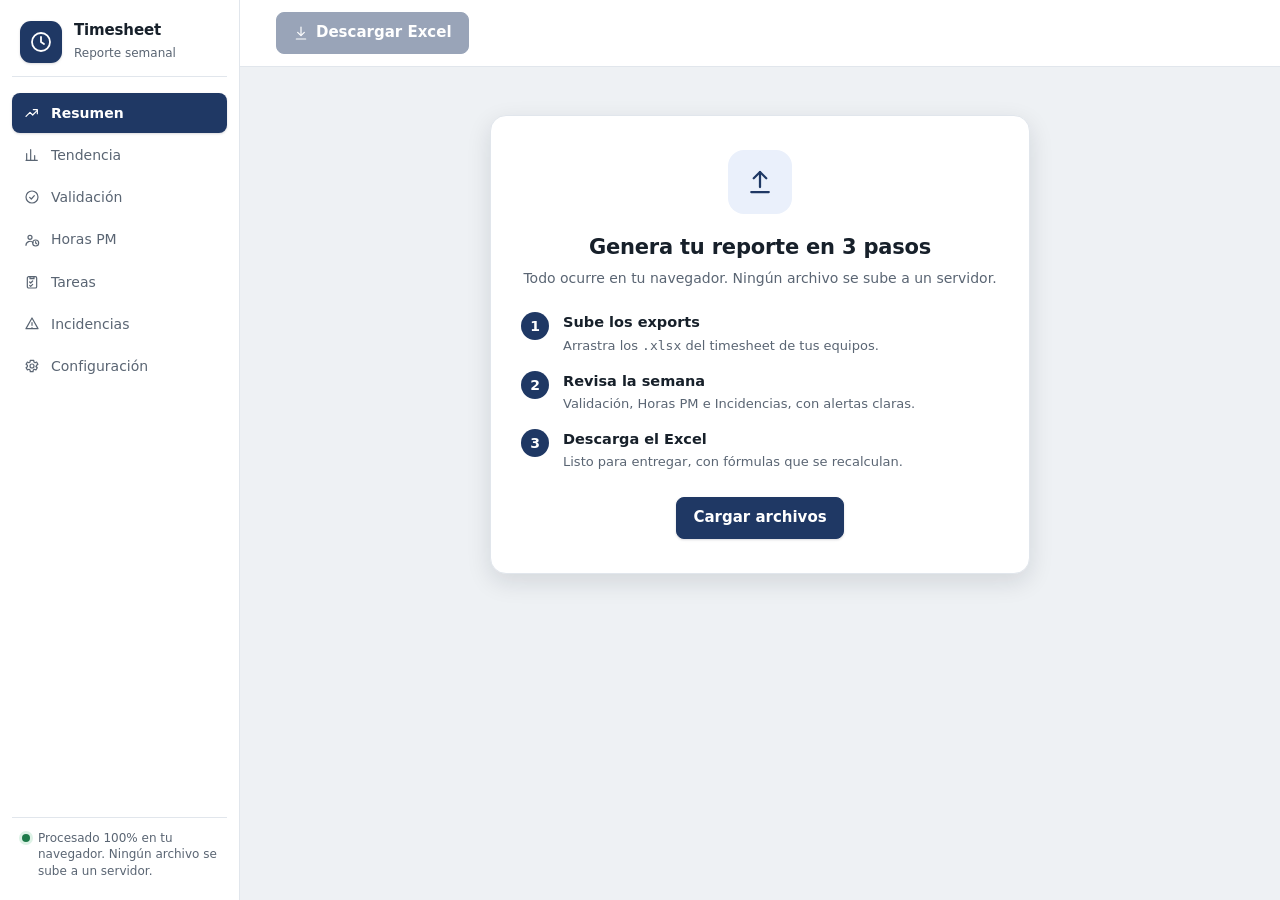
==== app/index.html @ 903b5ddf "Servidor dev: keep-alive HTTP/1.1 + tolera desconexiones (evita ERR_CONNECTION_RESET al refrescar) +" ====
<!doctype html>
<html lang="es">
  <head>
    <meta charset="utf-8" />
    <meta name="viewport" content="width=device-width, initial-scale=1, viewport-fit=cover" />
    <title>Reporte semanal de horas</title>
    <link rel="icon" href="data:image/svg+xml,%3Csvg xmlns='http://www.w3.org/2000/svg' viewBox='0 0 24 24'%3E%3Crect width='24' height='24' rx='5' fill='%232e6f9e'/%3E%3Cpath d='M12 7v5l3 2' stroke='%23fff' stroke-width='2' fill='none' stroke-linecap='round' stroke-linejoin='round'/%3E%3C/svg%3E" />
    <link rel="stylesheet" href="./src/styles.css" />
    <script src="./vendor/xlsx.full.min.js"></script>
    <script src="./vendor/exceljs.min.js"></script>
  </head>
  <body>
    <div class="app">
      <aside class="sidebar">
        <div class="brand">
          <div class="logo" id="logo"><svg class="ic" width="24" height="24" viewBox="0 0 24 24" fill="none" stroke="currentColor" stroke-width="1.8" stroke-linecap="round" stroke-linejoin="round" aria-hidden="true"><circle cx="12" cy="12" r="9"/><path d="M12 7v5l3 2"/></svg></div>
          <div class="brand-text">
            <strong>Timesheet</strong>
            <span>Reporte semanal</span>
          </div>
        </div>

        <nav class="nav" id="nav" role="tablist" aria-label="Secciones">
          <button class="navitem" role="tab" data-tab="resumen" aria-current="page"><svg class="ic" width="16" height="16" viewBox="0 0 24 24" fill="none" stroke="currentColor" stroke-width="1.8" stroke-linecap="round" stroke-linejoin="round" aria-hidden="true"><path d="M3 17l6-6 4 4 7-7"/><path d="M14 7h6v6"/></svg>Resumen</button>
          <button class="navitem" role="tab" data-tab="tendencia"><svg class="ic" width="16" height="16" viewBox="0 0 24 24" fill="none" stroke="currentColor" stroke-width="1.8" stroke-linecap="round" stroke-linejoin="round" aria-hidden="true"><path d="M4 20V10"/><path d="M10 20V4"/><path d="M16 20v-7"/><path d="M20 20H3"/></svg>Tendencia</button>
          <button class="navitem" role="tab" data-tab="validacion"><svg class="ic" width="16" height="16" viewBox="0 0 24 24" fill="none" stroke="currentColor" stroke-width="1.8" stroke-linecap="round" stroke-linejoin="round" aria-hidden="true"><circle cx="12" cy="12" r="9"/><path d="M8.5 12.5l2.5 2.5 4.5-5"/></svg>Validación</button>
          <button class="navitem" role="tab" data-tab="pm"><svg class="ic" width="16" height="16" viewBox="0 0 24 24" fill="none" stroke="currentColor" stroke-width="1.8" stroke-linecap="round" stroke-linejoin="round" aria-hidden="true"><circle cx="9" cy="8" r="3"/><path d="M3 20a6 6 0 0 1 10.5-4"/><circle cx="17.5" cy="16.5" r="4.5"/><path d="M17.5 14.5v2l1.4 1"/></svg>Horas PM</button>
          <button class="navitem" role="tab" data-tab="tareas"><svg class="ic" width="16" height="16" viewBox="0 0 24 24" fill="none" stroke="currentColor" stroke-width="1.8" stroke-linecap="round" stroke-linejoin="round" aria-hidden="true"><rect x="5" y="4" width="14" height="17" rx="2"/><path d="M9 4h6v3H9z"/><path d="M8.5 12l1.5 1.5 3-3"/><path d="M8.5 17l1.5 1.5 3-3"/></svg>Tareas</button>
          <button class="navitem" role="tab" data-tab="incidencias"><svg class="ic" width="16" height="16" viewBox="0 0 24 24" fill="none" stroke="currentColor" stroke-width="1.8" stroke-linecap="round" stroke-linejoin="round" aria-hidden="true"><path d="M12 3l9 16H3z"/><path d="M12 10v4"/><path d="M12 17.5v.5"/></svg>Incidencias</button>
          <button class="navitem" role="tab" data-tab="config"><svg class="ic" width="16" height="16" viewBox="0 0 24 24" fill="none" stroke="currentColor" stroke-width="1.8" stroke-linecap="round" stroke-linejoin="round" aria-hidden="true"><circle cx="12" cy="12" r="3"/><path d="M19 12a7 7 0 0 0-.1-1l2-1.5-2-3.4-2.3 1a7 7 0 0 0-1.7-1l-.3-2.5H9.4l-.3 2.5a7 7 0 0 0-1.7 1l-2.3-1-2 3.4 2 1.5a7 7 0 0 0 0 2l-2 1.5 2 3.4 2.3-1a7 7 0 0 0 1.7 1l.3 2.5h4.2l.3-2.5a7 7 0 0 0 1.7-1l2.3 1 2-3.4-2-1.5a7 7 0 0 0 .1-1z"/></svg>Configuración</button>
        </nav>

        <div class="sidefoot">
          <span class="dot"></span>
          <span>Procesado 100% en tu navegador. Ningún archivo se sube a un servidor.</span>
        </div>
      </aside>

      <div class="main">
        <header class="topbar">
          <div class="topbar-left hidden">
            <label class="f">Semana
              <select id="week"></select>
            </label>
            <label class="f">Desde
              <input id="from" type="date" />
            </label>
            <label class="f">Hasta
              <input id="to" type="date" />
            </label>
            <label class="toggle" style="align-self: flex-end; padding-bottom: 6px">
              <input id="dedupe" type="checkbox" /> Ignorar duplicados
            </label>
          </div>
          <div class="topbar-right">
            <span id="status" class="saveState"></span>
            <button id="btnDownload" class="primary" disabled><svg class="ic" width="16" height="16" viewBox="0 0 24 24" fill="none" stroke="currentColor" stroke-width="1.8" stroke-linecap="round" stroke-linejoin="round" aria-hidden="true"><path d="M12 3v12"/><path d="M7 11l5 5 5-5"/><path d="M5 21h14"/></svg>Descargar Excel</button>
          </div>
        </header>

        <main class="content">
          <section class="panel hidden" id="uploadPanel">
            <div id="drop" class="drop" tabindex="0" role="button" aria-label="Cargar archivos">
              <span id="dropIcon"><svg class="ic" width="26" height="26" viewBox="0 0 24 24" fill="none" stroke="currentColor" stroke-width="1.8" stroke-linecap="round" stroke-linejoin="round" aria-hidden="true"><path d="M12 16V4"/><path d="M7 9l5-5 5 5"/><path d="M5 20h14"/></svg></span>
              <div><strong>Arrastra aquí</strong> los <code>.xlsx</code> / <code>.xlsm</code>, o haz clic para elegirlos.</div>
              <input id="file" type="file" accept=".xlsx,.xlsm" multiple class="hidden" />
            </div>
            <ul id="files" class="files"></ul>
          </section>

          <div id="report" class="hidden">
            <section class="panel panel-flush">
              <div id="panel"></div>
            </section>
          </div>

          <div id="empty" class="onboard">
            <div class="onboard-card">
              <div class="onboard-icon" id="onboardIcon"><svg class="ic" width="30" height="30" viewBox="0 0 24 24" fill="none" stroke="currentColor" stroke-width="1.8" stroke-linecap="round" stroke-linejoin="round" aria-hidden="true"><path d="M12 16V4"/><path d="M7 9l5-5 5 5"/><path d="M5 20h14"/></svg></div>
              <h2>Genera tu reporte en 3 pasos</h2>
              <p class="onboard-lead">Todo ocurre en tu navegador. Ningún archivo se sube a un servidor.</p>
              <ol class="steps">
                <li><span class="step-n">1</span><div><strong>Sube los exports</strong><p>Arrastra los <code>.xlsx</code> del timesheet de tus equipos.</p></div></li>
                <li><span class="step-n">2</span><div><strong>Revisa la semana</strong><p>Validación, Horas PM e Incidencias, con alertas claras.</p></div></li>
                <li><span class="step-n">3</span><div><strong>Descarga el Excel</strong><p>Listo para entregar, con fórmulas que se recalculan.</p></div></li>
              </ol>
              <button class="primary" id="onboardBtn">Cargar archivos</button>
            </div>
          </div>
        </main>
      </div>
    </div>

    <div id="toast" class="toast hidden" role="status" aria-live="polite"></div>

    <script type="module" src="./src/ui/app.js"></script>
  </body>
</html>
---- app/src/styles.css ----
:root {
  box-sizing: border-box;
  --bg: #eef1f4;
  --surface: #ffffff;
  --ink: #17202a;
  --muted: #5a6573;
  --line: #e1e6ec;
  --line-strong: #d0d7df;
  --accent: #1f3864;
  --accent-ink: #ffffff;
  --accent-soft: #eaf0fb;
  --ok: #1e7b4a;
  --ok-bg: #ddf2e6;
  --bad: #a8381f;
  --bad-bg: #fbe3dc;
  --pm: #e6f0e0;
  --wk: #f3f5f8;
  --zebra: #f8fafc;
  --input: #fff7da;
  --shadow: 0 1px 2px rgba(16, 24, 40, 0.06), 0 1px 3px rgba(16, 24, 40, 0.1);
  --shadow-lg: 0 8px 24px rgba(16, 24, 40, 0.12);
  --radius: 10px;
}
@media (prefers-color-scheme: dark) {
  :root:not([data-theme="light"]) {
    --bg: #0f141a;
    --surface: #1a2129;
    --ink: #e6eaee;
    --muted: #9aa5b1;
    --line: #2a333d;
    --line-strong: #3a4552;
    --accent: #8fb2e8;
    --accent-ink: #0e1620;
    --accent-soft: #1d2a3d;
    --ok: #6fd39c;
    --ok-bg: #173527;
    --bad: #f09a82;
    --bad-bg: #3d2019;
    --pm: #1f2e22;
    --wk: #1f2730;
    --zebra: #1e262f;
    --input: #2e2a1a;
    --shadow: 0 1px 2px rgba(0, 0, 0, 0.3);
    --shadow-lg: 0 8px 24px rgba(0, 0, 0, 0.5);
  }
}
*, *::before, *::after { box-sizing: inherit; }
body {
  margin: 0;
  background: var(--bg);
  color: var(--ink);
  font: 15px/1.45 "Segoe UI", system-ui, -apple-system, sans-serif;
  font-variant-numeric: tabular-nums;
}
.wrap { max-width: 1280px; margin: 0 auto; padding: 22px 20px 72px; }

.ic { flex: none; vertical-align: -3px; }

/* ===== Shell de dashboard ===== */
.app { display: grid; grid-template-columns: 240px 1fr; min-height: 100vh; }
.sidebar {
  background: var(--surface); border-right: 1px solid var(--line);
  display: flex; flex-direction: column; gap: 6px; padding: 16px 12px;
  position: sticky; top: 0; height: 100vh;
}
.sidebar .brand { padding: 4px 8px 12px; margin-bottom: 4px; border-bottom: 1px solid var(--line); }
.brand-text strong { display: block; font-size: 15px; font-weight: 700; letter-spacing: -0.01em; }
.brand-text span { font-size: 12px; color: var(--muted); }
.nav { display: flex; flex-direction: column; gap: 2px; margin-top: 6px; }
.navitem {
  justify-content: flex-start; width: 100%; border: 0; background: none; color: var(--muted);
  padding: 10px 12px; border-radius: 8px; gap: 11px; font-weight: 500; font-size: 14px;
}
.navitem:hover { background: var(--accent-soft); color: var(--ink); }
.navitem[aria-current="page"] { background: var(--accent); color: var(--accent-ink); font-weight: 600; box-shadow: var(--shadow); }
.navitem[aria-current="page"] .ic { color: var(--accent-ink); }
.sidefoot {
  margin-top: auto; font-size: 12px; color: var(--muted); padding: 12px 10px 4px;
  border-top: 1px solid var(--line); display: flex; gap: 8px; align-items: flex-start; line-height: 1.4;
}
.sidefoot .dot { width: 8px; height: 8px; border-radius: 50%; background: var(--ok); flex: none; margin-top: 4px; box-shadow: 0 0 0 3px var(--ok-bg); }

.main { display: flex; flex-direction: column; min-width: 0; }
.topbar {
  position: sticky; top: 0; z-index: 6; background: var(--surface); border-bottom: 1px solid var(--line);
  padding: 12px 22px; display: flex; flex-wrap: wrap; gap: 12px 18px; align-items: flex-end; justify-content: space-between;
}
.topbar-left, .topbar-right { display: flex; gap: 10px 14px; align-items: flex-end; flex-wrap: wrap; }
.topbar-right { align-items: center; }
.content { padding: 20px 22px 64px; width: 100%; }
.panel-flush { padding: 0; overflow: hidden; }
.panel-flush > div { padding: 14px 16px; }

@media (max-width: 900px) {
  .app { grid-template-columns: 1fr; }
  .sidebar { position: static; height: auto; flex-direction: row; flex-wrap: wrap; align-items: center; gap: 8px; }
  .sidebar .brand { border-bottom: 0; padding: 4px 8px; margin: 0; }
  .nav { flex-direction: row; flex-wrap: wrap; margin: 0; }
  .sidefoot { display: none; }
  .topbar { position: static; }
}

header.top {
  display: flex; flex-wrap: wrap; gap: 14px 24px;
  align-items: center; justify-content: space-between; margin-bottom: 18px;
}
.brand { display: flex; align-items: center; gap: 12px; }
.brand .logo {
  width: 42px; height: 42px; border-radius: 11px; display: grid; place-items: center;
  background: var(--accent); color: var(--accent-ink); box-shadow: var(--shadow);
}
h1 { font-size: 22px; line-height: 1.1; margin: 0; font-weight: 700; letter-spacing: -0.01em; }
.sub { color: var(--muted); font-size: 13.5px; margin-top: 2px; }
.actions { display: flex; gap: 8px; }

.panel {
  background: var(--surface); border: 1px solid var(--line); border-radius: var(--radius);
  padding: 16px; margin-bottom: 14px; box-shadow: var(--shadow);
}
.row { display: flex; flex-wrap: wrap; gap: 10px 16px; align-items: center; }
.grow { flex: 1 1 auto; }

.drop {
  border: 1.5px dashed var(--line-strong); border-radius: var(--radius); padding: 26px;
  text-align: center; cursor: pointer; color: var(--muted);
  transition: border-color 0.15s, color 0.15s, background 0.15s, padding 0.15s;
  display: flex; flex-direction: column; align-items: center; gap: 8px;
}
.drop .ic { color: var(--accent); }
.drop.over { border-color: var(--accent); color: var(--ink); background: var(--accent-soft); }
.drop strong { color: var(--ink); }
.drop.compact { padding: 12px 16px; flex-direction: row; justify-content: center; font-size: 13.5px; gap: 8px; }
.drop.compact .ic { width: 16px; height: 16px; }
.files { list-style: none; margin: 12px 0 0; padding: 0; display: flex; flex-wrap: wrap; gap: 8px; }
.files li {
  background: var(--wk); border: 1px solid var(--line); border-radius: 999px;
  padding: 5px 8px 5px 12px; font-size: 13px; display: flex; gap: 8px; align-items: center;
}

button {
  font: inherit; cursor: pointer; border-radius: 8px; border: 1px solid var(--line-strong);
  background: var(--surface); color: var(--ink); padding: 7px 13px;
  display: inline-flex; align-items: center; gap: 7px; transition: background 0.12s, border-color 0.12s, box-shadow 0.12s;
}
button:hover { border-color: var(--accent); background: var(--accent-soft); }
button.primary {
  background: var(--accent); color: var(--accent-ink); border-color: var(--accent);
  font-weight: 600; padding: 9px 16px; box-shadow: var(--shadow);
}
button.primary:hover { filter: brightness(1.08); background: var(--accent); }
button.primary:disabled, button:disabled { opacity: 0.45; cursor: not-allowed; box-shadow: none; }
button.primary:disabled:hover { filter: none; }
button.x { border: 0; background: none; padding: 2px; color: var(--muted); border-radius: 6px; }
button.x:hover { background: var(--bad-bg); color: var(--bad); }
button:focus-visible, select:focus-visible, input:focus-visible, textarea:focus-visible {
  outline: 2px solid var(--accent); outline-offset: 1px;
}
select, input, textarea {
  font: inherit; color: var(--ink); background: var(--surface);
  border: 1px solid var(--line-strong); border-radius: 8px; padding: 7px 10px;
}
label.f { font-size: 12.5px; color: var(--muted); display: flex; flex-direction: column; gap: 4px; font-weight: 600; }

.stats { display: grid; grid-template-columns: repeat(auto-fit, minmax(160px, 1fr)); gap: 10px; margin-bottom: 14px; }
.stat {
  background: var(--surface); border: 1px solid var(--line); border-radius: var(--radius);
  padding: 12px 14px; box-shadow: var(--shadow); display: flex; align-items: center; gap: 12px;
}
.stat .si {
  width: 38px; height: 38px; border-radius: 10px; display: grid; place-items: center;
  background: var(--accent-soft); color: var(--accent); flex: none;
}
.stat b { display: block; font-size: 21px; line-height: 1.05; }
.stat span { font-size: 12.5px; color: var(--muted); }
.stat.bad .si { background: var(--bad-bg); color: var(--bad); }
.stat.bad b { color: var(--bad); }

nav.tabs { display: flex; gap: 2px; border-bottom: 1px solid var(--line); overflow-x: auto; }
nav.tabs button {
  border: 0; border-bottom: 3px solid transparent; border-radius: 0; background: none;
  padding: 11px 15px; color: var(--muted); white-space: nowrap; font-weight: 500;
}
nav.tabs button:hover { background: var(--accent-soft); color: var(--ink); }
nav.tabs button[aria-selected="true"] { color: var(--accent); border-bottom-color: var(--accent); font-weight: 700; }
.tabpanel {
  background: var(--surface); border: 1px solid var(--line); border-top: 0;
  border-radius: 0 0 var(--radius) var(--radius); padding: 14px 16px 16px; box-shadow: var(--shadow);
}

.toolbar { display: flex; flex-wrap: wrap; gap: 10px 14px; align-items: center; margin-bottom: 12px; }
.searchbox { position: relative; display: flex; align-items: center; }
.searchbox .ic { position: absolute; left: 10px; color: var(--muted); width: 16px; height: 16px; }
.searchbox input { padding-left: 32px; min-width: 220px; }
.toggle { display: inline-flex; align-items: center; gap: 7px; font-size: 13.5px; color: var(--ink); cursor: pointer; }
.count { font-size: 13px; color: var(--muted); margin-left: auto; }
tr.ovr-row td { background: var(--input) !important; }
select.ovr { min-width: 78px; padding: 4px 8px; }

.scroll { overflow-x: auto; border-radius: 8px; }
table { border-collapse: collapse; width: 100%; font-size: 13.5px; }
th, td { padding: 7px 10px; text-align: left; vertical-align: middle; border-bottom: 1px solid var(--line); }
th {
  font-weight: 600; color: var(--muted); font-size: 12px; text-transform: uppercase; letter-spacing: 0.03em;
  background: var(--surface); position: sticky; top: 0; z-index: 1; border-bottom: 2px solid var(--line-strong);
}
tbody tr:nth-child(even) td { background: var(--zebra); }
tbody tr:hover td { background: var(--accent-soft); }
table.sortable thead th { cursor: pointer; user-select: none; }
table.sortable thead th:hover { color: var(--accent); }
th.sort-asc::after { content: " ↑"; color: var(--accent); font-weight: 700; }
th.sort-desc::after { content: " ↓"; color: var(--accent); font-weight: 700; }
td.n, th.n { text-align: right; font-variant-numeric: tabular-nums; }
tr.grp td {
  background: var(--accent-soft) !important; font-weight: 700; color: var(--accent);
  text-transform: uppercase; letter-spacing: 0.04em; font-size: 12px; padding: 8px 10px;
}
td.bad { background: var(--bad-bg) !important; color: var(--bad); font-weight: 700; }
td.wk { background: var(--wk) !important; color: var(--muted); }
.chip { display: inline-flex; align-items: center; gap: 5px; padding: 2px 9px; border-radius: 999px; font-size: 12.5px; font-weight: 600; white-space: nowrap; }
.chip.ok { background: var(--ok-bg); color: var(--ok); }
.chip.bad { background: var(--bad-bg); color: var(--bad); }
.chip.od { background: var(--wk); color: var(--muted); }
.daypills { display: flex; flex-wrap: wrap; gap: 4px; margin-top: 5px; }
.daypill { font-size: 11px; font-weight: 600; color: var(--bad); background: var(--bad-bg); border-radius: 6px; padding: 1px 6px; white-space: nowrap; cursor: default; }

.banner {
  display: flex; align-items: center; gap: 10px; background: var(--bad-bg); color: var(--ink);
  border-radius: var(--radius); padding: 11px 14px; margin-bottom: 12px; font-size: 14px; box-shadow: var(--shadow);
}
.banner .ic { color: var(--bad); }
.banner.ok { background: var(--ok-bg); }
.banner.ok .ic { color: var(--ok); }
.banner button { margin-left: auto; font-size: 13px; padding: 4px 10px; }
.miniadd { font-size: 12.5px; padding: 3px 9px; margin-left: 8px; }
.note { font-size: 13px; color: var(--muted); margin: 0 0 12px; max-width: 82ch; }
.empty { color: var(--muted); padding: 32px 8px; text-align: center; }

/* Pantalla inicial (onboarding) */
.onboard { display: flex; justify-content: center; padding: 28px 8px; }
.onboard-card { max-width: 540px; width: 100%; text-align: center; background: var(--surface); border: 1px solid var(--line); border-radius: 16px; padding: 34px 30px; box-shadow: var(--shadow-lg); }
.onboard-icon { width: 64px; height: 64px; margin: 0 auto 18px; border-radius: 16px; background: var(--accent-soft); color: var(--accent); display: grid; place-items: center; }
.onboard-card h2 { margin: 0 0 6px; font-size: 21px; letter-spacing: -0.01em; }
.onboard-lead { margin: 0 0 24px; color: var(--muted); font-size: 14px; }
.steps { list-style: none; margin: 0 0 26px; padding: 0; display: flex; flex-direction: column; gap: 16px; text-align: left; }
.steps li { display: flex; gap: 14px; align-items: flex-start; }
.step-n { flex: none; width: 28px; height: 28px; border-radius: 50%; background: var(--accent); color: var(--accent-ink); display: grid; place-items: center; font-weight: 700; font-size: 14px; }
.steps strong { display: block; font-size: 14.5px; }
.steps p { margin: 3px 0 0; color: var(--muted); font-size: 13px; line-height: 1.4; }

/* Encabezado de cada página/sección */
.pagehead { display: flex; justify-content: space-between; align-items: flex-start; gap: 16px; margin-bottom: 16px; flex-wrap: wrap; }
.pagetitle { font-size: 18px; font-weight: 700; margin: 0; letter-spacing: -0.01em; display: flex; align-items: center; gap: 9px; }
.pagetitle .ic { color: var(--accent); }
.pagesub { margin: 4px 0 0; font-size: 13px; color: var(--muted); }
.pagehead-right { display: flex; gap: 8px; align-items: center; flex-wrap: wrap; }

.sumchips { display: flex; gap: 8px; flex-wrap: wrap; }
.sumchip { display: inline-flex; align-items: center; gap: 7px; padding: 7px 12px; border-radius: 999px; font-size: 13px; font-weight: 600; background: var(--wk); border: 1px solid var(--line); }
.sumchip b { font-size: 15px; }
.sumchip.ok { background: var(--ok-bg); color: var(--ok); border-color: transparent; }
.sumchip.bad { background: var(--bad-bg); color: var(--bad); border-color: transparent; }

/* Tarjetas por equipo (Horas PM) */
.teamcards { display: grid; grid-template-columns: repeat(auto-fill, minmax(190px, 1fr)); gap: 12px; margin-bottom: 18px; }
.teamcard { border: 1px solid var(--line); border-radius: 12px; padding: 14px 16px; background: var(--surface); box-shadow: var(--shadow); border-top: 3px solid var(--accent); }
.teamcard h4 { margin: 0 0 8px; font-size: 13px; color: var(--muted); font-weight: 600; display: flex; align-items: center; gap: 7px; }
.teamcard .big { font-size: 24px; font-weight: 700; line-height: 1; }
.teamcard .big small { font-size: 13px; font-weight: 600; color: var(--muted); }
.teamcard .meta { font-size: 12.5px; color: var(--muted); margin-top: 6px; }

/* Incidencias: tabla agrupada por tipo (encabezado discreto + punto de severidad) */
.grp.inc td { text-transform: none; color: var(--accent); font-weight: 700; }
.sev { display: inline-block; width: 9px; height: 9px; border-radius: 50%; margin-right: 9px; vertical-align: middle; }
.sev.err { background: var(--bad); }
.sev.warn { background: var(--warn-bar); }
.grp-count { display: inline-block; margin-left: 9px; background: var(--surface); border: 1px solid var(--line); border-radius: 999px; padding: 0 9px; font-size: 11.5px; font-weight: 600; color: var(--muted); vertical-align: middle; }

.cfg-grid { display: grid; grid-template-columns: repeat(auto-fit, minmax(300px, 1fr)); gap: 14px; margin-bottom: 14px; align-items: start; }
.cfg-card { border: 1px solid var(--line); border-radius: 12px; padding: 16px; background: var(--surface); box-shadow: var(--shadow); margin-bottom: 14px; }
.cfg-grid > .cfg-card { margin-bottom: 0; }
.cfg-card h3 { font-size: 14px; margin: 0 0 12px; display: flex; align-items: center; gap: 8px; font-weight: 700; }
.cfg-card h3 .ic { color: var(--accent); }
.cfg-card .note { margin: -4px 0 12px; }
.field-grid { display: grid; grid-template-columns: repeat(auto-fit, minmax(135px, 1fr)); gap: 12px; }
.field { display: flex; flex-direction: column; gap: 5px; font-size: 12px; color: var(--muted); font-weight: 600; }
.field input { width: 100%; }
.cfg input, .cfg select, .cfg textarea { background: var(--surface); }
.cfg textarea { width: 100%; font-family: ui-monospace, "SF Mono", Menlo, monospace; resize: vertical; font-size: 13px; }
.cfg table th { background: var(--surface); }
.cfg table input, .cfg table select { border: 1px solid transparent; background: transparent; border-radius: 6px; padding: 5px 7px; width: 100%; min-width: 80px; }
.cfg table input:hover, .cfg table select:hover { border-color: var(--line-strong); }
.cfg table input:focus, .cfg table select:focus { background: var(--surface); border-color: var(--accent); }
.addbtn { margin-top: 12px; }

.saveState { font-size: 13px; color: var(--muted); display: inline-flex; align-items: center; gap: 5px; }
.saveState.ok { color: var(--ok); }
.hidden { display: none !important; }
.spinner { display: inline-block; width: 14px; height: 14px; border: 2px solid var(--line-strong); border-top-color: var(--accent); border-radius: 50%; animation: spin 0.7s linear infinite; vertical-align: -2px; }
@keyframes spin { to { transform: rotate(360deg); } }

/* Gráficos */
.charts { display: grid; grid-template-columns: repeat(auto-fit, minmax(270px, 1fr)); gap: 14px; margin-top: 6px; }
.chartcard { border: 1px solid var(--line); border-radius: 12px; padding: 14px 16px; background: var(--surface); box-shadow: var(--shadow); }
.chart-title { margin: 0 0 14px; font-size: 13.5px; font-weight: 600; color: var(--muted); display: flex; align-items: center; gap: 8px; }
.chart-title .ic { color: var(--accent); }
.bars { display: flex; flex-direction: column; gap: 11px; }
.bar-row { display: grid; grid-template-columns: 92px 1fr 58px; align-items: center; gap: 10px; }
.bar-label { font-size: 12.5px; color: var(--ink); overflow: hidden; text-overflow: ellipsis; white-space: nowrap; }
.bar-track { background: var(--wk); border-radius: 999px; height: 12px; overflow: hidden; }
.bar-fill { height: 100%; border-radius: 999px; transition: width 0.5s cubic-bezier(0.2, 0.8, 0.2, 1); }
.bar-val { font-size: 12.5px; font-weight: 700; text-align: right; font-variant-numeric: tabular-nums; }
.donutwrap { display: flex; gap: 18px; align-items: center; flex-wrap: wrap; }
.donut-num { font-size: 22px; font-weight: 700; fill: var(--ink); }
.donut-lbl { font-size: 10px; fill: var(--muted); text-transform: uppercase; letter-spacing: 0.04em; }
.linechart .axis { font-size: 9px; fill: var(--muted); }
.linechart .axis-val { font-size: 9px; fill: var(--ink); font-weight: 700; }
.legend { list-style: none; margin: 0; padding: 0; display: flex; flex-direction: column; gap: 8px; font-size: 13px; min-width: 150px; }
.legend li { display: flex; align-items: center; gap: 9px; }
.legend b { margin-left: auto; font-variant-numeric: tabular-nums; }
.dotc { width: 11px; height: 11px; border-radius: 3px; flex: none; }

@keyframes panelFade { from { opacity: 0; transform: translateY(6px); } to { opacity: 1; transform: none; } }
.fade { animation: panelFade 0.22s ease; }

.toast {
  position: fixed; left: 50%; bottom: 24px; transform: translateX(-50%);
  background: var(--accent); color: var(--accent-ink); padding: 11px 18px; border-radius: 10px;
  box-shadow: var(--shadow-lg); font-size: 14px; z-index: 50; max-width: 90vw;
}
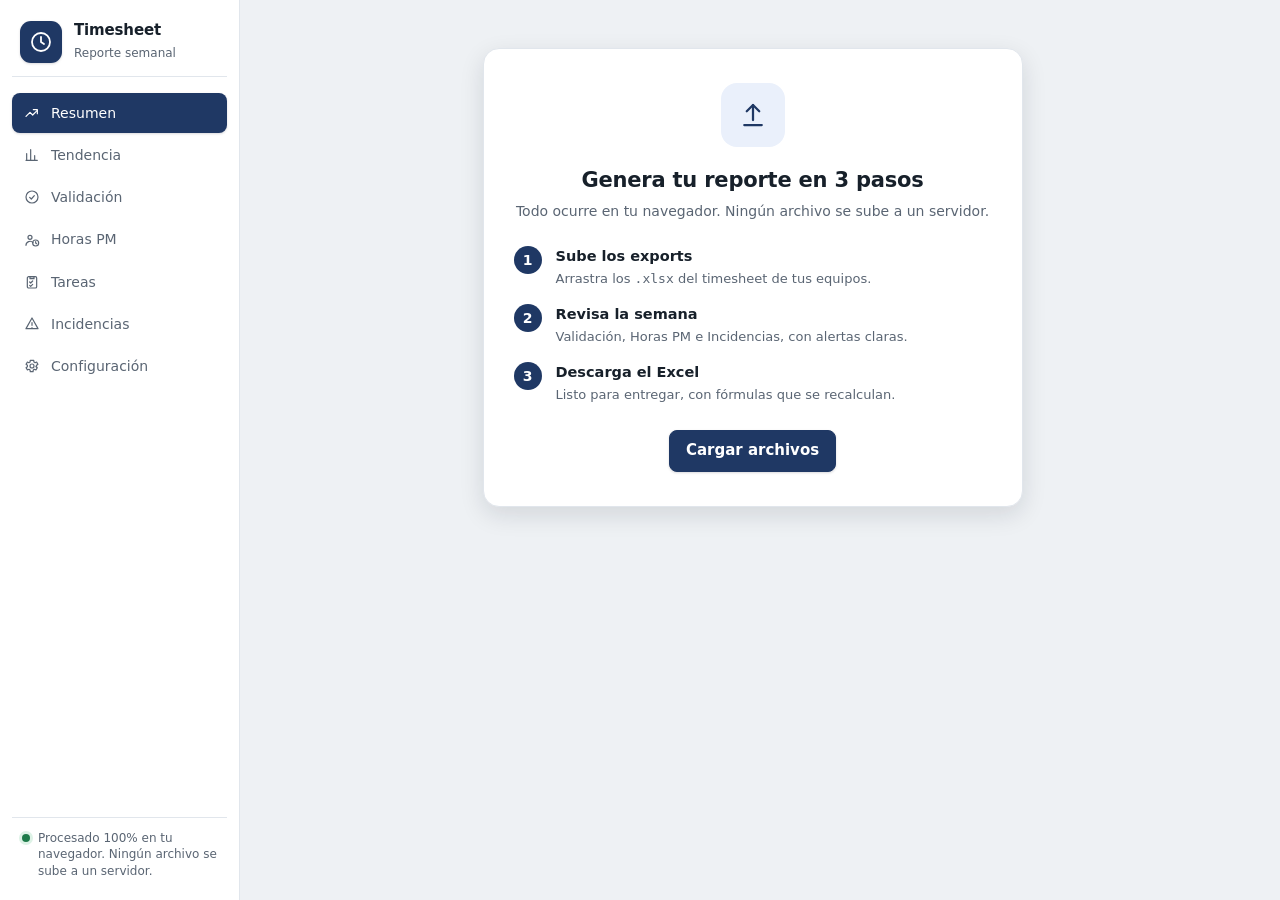
==== commit 960c8dbd: "UX: elimina el salto del menu al cargar. Loading desde la primera pintura, topbar y onboarding ocult" ====
--- a/app/index.html
+++ b/app/index.html
@@ -6,8 +6,8 @@
     <title>Reporte semanal de horas</title>
     <link rel="icon" href="data:image/svg+xml,%3Csvg xmlns='http://www.w3.org/2000/svg' viewBox='0 0 24 24'%3E%3Crect width='24' height='24' rx='5' fill='%232e6f9e'/%3E%3Cpath d='M12 7v5l3 2' stroke='%23fff' stroke-width='2' fill='none' stroke-linecap='round' stroke-linejoin='round'/%3E%3C/svg%3E" />
     <link rel="stylesheet" href="./src/styles.css" />
-    <script src="./vendor/xlsx.full.min.js"></script>
-    <script src="./vendor/exceljs.min.js"></script>
+    <script src="./vendor/xlsx.full.min.js" defer></script>
+    <script src="./vendor/exceljs.min.js" defer></script>
   </head>
   <body>
     <div class="app">
@@ -37,7 +37,7 @@
       </aside>
 
       <div class="main">
-        <header class="topbar">
+        <header class="topbar hidden">
           <div class="topbar-left hidden">
             <label class="f">Semana
               <select id="week"></select>
@@ -74,7 +74,7 @@
             </section>
           </div>
 
-          <div id="empty" class="onboard">
+          <div id="empty" class="onboard hidden">
             <div class="onboard-card">
               <div class="onboard-icon" id="onboardIcon"><svg class="ic" width="30" height="30" viewBox="0 0 24 24" fill="none" stroke="currentColor" stroke-width="1.8" stroke-linecap="round" stroke-linejoin="round" aria-hidden="true"><path d="M12 16V4"/><path d="M7 9l5-5 5 5"/><path d="M5 20h14"/></svg></div>
               <h2>Genera tu reporte en 3 pasos</h2>
@@ -87,6 +87,11 @@
               <button class="primary" id="onboardBtn">Cargar archivos</button>
             </div>
           </div>
+
+          <div id="loading" class="loading">
+            <div class="loading-spin" aria-hidden="true"></div>
+            <p>Cargando tus datos…</p>
+          </div>
         </main>
       </div>
     </div>
--- a/app/src/styles.css
+++ b/app/src/styles.css
@@ -52,6 +52,8 @@
   font: 15px/1.45 "Segoe UI", system-ui, -apple-system, sans-serif;
   font-variant-numeric: tabular-nums;
 }
+/* Reserva el espacio de la barra de scroll para que el layout no salte al cargar datos. */
+html { scrollbar-gutter: stable; }
 .wrap { max-width: 1280px; margin: 0 auto; padding: 22px 20px 72px; }
 
 .ic { flex: none; vertical-align: -3px; }
@@ -72,7 +74,7 @@
   padding: 10px 12px; border-radius: 8px; gap: 11px; font-weight: 500; font-size: 14px;
 }
 .navitem:hover { background: var(--accent-soft); color: var(--ink); }
-.navitem[aria-current="page"] { background: var(--accent); color: var(--accent-ink); font-weight: 600; box-shadow: var(--shadow); }
+.navitem[aria-current="page"] { background: var(--accent); color: var(--accent-ink); box-shadow: var(--shadow); }
 .navitem[aria-current="page"] .ic { color: var(--accent-ink); }
 .sidefoot {
   margin-top: auto; font-size: 12px; color: var(--muted); padding: 12px 10px 4px;
@@ -92,7 +94,7 @@
 .panel-flush > div { padding: 14px 16px; }
 
 @media (max-width: 900px) {
-  .app { grid-template-columns: 1fr; }
+  .app { grid-template-columns: 1fr; align-content: start; }
   .sidebar { position: static; height: auto; flex-direction: row; flex-wrap: wrap; align-items: center; gap: 8px; }
   .sidebar .brand { border-bottom: 0; padding: 4px 8px; margin: 0; }
   .nav { flex-direction: row; flex-wrap: wrap; margin: 0; }
@@ -297,6 +299,9 @@
 .hidden { display: none !important; }
 .spinner { display: inline-block; width: 14px; height: 14px; border: 2px solid var(--line-strong); border-top-color: var(--accent); border-radius: 50%; animation: spin 0.7s linear infinite; vertical-align: -2px; }
 @keyframes spin { to { transform: rotate(360deg); } }
+.loading { display: flex; flex-direction: column; align-items: center; justify-content: center; gap: 14px; padding: 64px 8px; color: var(--muted); }
+.loading-spin { width: 34px; height: 34px; border: 3px solid var(--line-strong); border-top-color: var(--accent); border-radius: 50%; animation: spin 0.7s linear infinite; }
+.loading p { margin: 0; font-size: 14px; }
 
 /* Gráficos */
 .charts { display: grid; grid-template-columns: repeat(auto-fit, minmax(270px, 1fr)); gap: 14px; margin-top: 6px; }
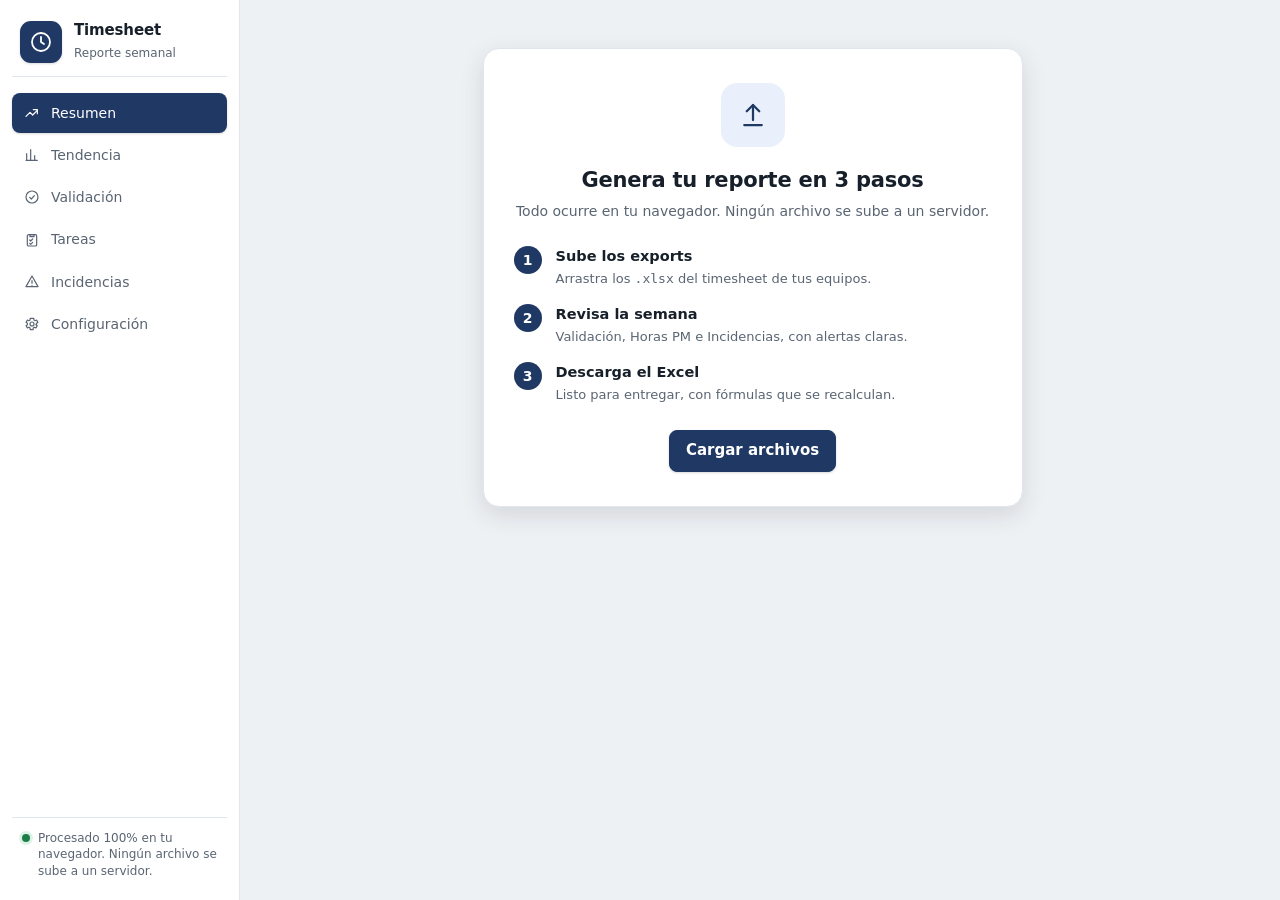
==== commit b57944fe: "Pestanas: Horas PM se mueve dentro de Validacion (seccion embebida) y se quita la pestana Horas PM; " ====
--- a/app/index.html
+++ b/app/index.html
@@ -21,14 +21,23 @@
         </div>
 
         <nav class="nav" id="nav" role="tablist" aria-label="Secciones">
-          <button class="navitem" role="tab" data-tab="resumen" aria-current="page"><svg class="ic" width="16" height="16" viewBox="0 0 24 24" fill="none" stroke="currentColor" stroke-width="1.8" stroke-linecap="round" stroke-linejoin="round" aria-hidden="true"><path d="M3 17l6-6 4 4 7-7"/><path d="M14 7h6v6"/></svg>Resumen</button>
+          <button class="navitem" role="tab" data-tab="resumen"><svg class="ic" width="16" height="16" viewBox="0 0 24 24" fill="none" stroke="currentColor" stroke-width="1.8" stroke-linecap="round" stroke-linejoin="round" aria-hidden="true"><path d="M3 17l6-6 4 4 7-7"/><path d="M14 7h6v6"/></svg>Resumen</button>
           <button class="navitem" role="tab" data-tab="tendencia"><svg class="ic" width="16" height="16" viewBox="0 0 24 24" fill="none" stroke="currentColor" stroke-width="1.8" stroke-linecap="round" stroke-linejoin="round" aria-hidden="true"><path d="M4 20V10"/><path d="M10 20V4"/><path d="M16 20v-7"/><path d="M20 20H3"/></svg>Tendencia</button>
           <button class="navitem" role="tab" data-tab="validacion"><svg class="ic" width="16" height="16" viewBox="0 0 24 24" fill="none" stroke="currentColor" stroke-width="1.8" stroke-linecap="round" stroke-linejoin="round" aria-hidden="true"><circle cx="12" cy="12" r="9"/><path d="M8.5 12.5l2.5 2.5 4.5-5"/></svg>Validación</button>
-          <button class="navitem" role="tab" data-tab="pm"><svg class="ic" width="16" height="16" viewBox="0 0 24 24" fill="none" stroke="currentColor" stroke-width="1.8" stroke-linecap="round" stroke-linejoin="round" aria-hidden="true"><circle cx="9" cy="8" r="3"/><path d="M3 20a6 6 0 0 1 10.5-4"/><circle cx="17.5" cy="16.5" r="4.5"/><path d="M17.5 14.5v2l1.4 1"/></svg>Horas PM</button>
           <button class="navitem" role="tab" data-tab="tareas"><svg class="ic" width="16" height="16" viewBox="0 0 24 24" fill="none" stroke="currentColor" stroke-width="1.8" stroke-linecap="round" stroke-linejoin="round" aria-hidden="true"><rect x="5" y="4" width="14" height="17" rx="2"/><path d="M9 4h6v3H9z"/><path d="M8.5 12l1.5 1.5 3-3"/><path d="M8.5 17l1.5 1.5 3-3"/></svg>Tareas</button>
           <button class="navitem" role="tab" data-tab="incidencias"><svg class="ic" width="16" height="16" viewBox="0 0 24 24" fill="none" stroke="currentColor" stroke-width="1.8" stroke-linecap="round" stroke-linejoin="round" aria-hidden="true"><path d="M12 3l9 16H3z"/><path d="M12 10v4"/><path d="M12 17.5v.5"/></svg>Incidencias</button>
           <button class="navitem" role="tab" data-tab="config"><svg class="ic" width="16" height="16" viewBox="0 0 24 24" fill="none" stroke="currentColor" stroke-width="1.8" stroke-linecap="round" stroke-linejoin="round" aria-hidden="true"><circle cx="12" cy="12" r="3"/><path d="M19 12a7 7 0 0 0-.1-1l2-1.5-2-3.4-2.3 1a7 7 0 0 0-1.7-1l-.3-2.5H9.4l-.3 2.5a7 7 0 0 0-1.7 1l-2.3-1-2 3.4 2 1.5a7 7 0 0 0 0 2l-2 1.5 2 3.4 2.3-1a7 7 0 0 0 1.7 1l.3 2.5h4.2l.3-2.5a7 7 0 0 0 1.7-1l2.3 1 2-3.4-2-1.5a7 7 0 0 0 .1-1z"/></svg>Configuración</button>
         </nav>
+        <script>
+          // Marca la pestaña recordada antes de pintar, para que el activo no salte.
+          try {
+            var _t = (JSON.parse(localStorage.getItem("ts.ui.v1") || "{}").tab) || "resumen";
+            document.querySelectorAll("#nav .navitem").forEach(function (b) {
+              if (b.dataset.tab === _t) b.setAttribute("aria-current", "page");
+              else b.removeAttribute("aria-current");
+            });
+          } catch (e) {}
+        </script>
 
         <div class="sidefoot">
           <span class="dot"></span>
--- a/app/src/styles.css
+++ b/app/src/styles.css
@@ -255,6 +255,9 @@
 .pagetitle .ic { color: var(--accent); }
 .pagesub { margin: 4px 0 0; font-size: 13px; color: var(--muted); }
 .pagehead-right { display: flex; gap: 8px; align-items: center; flex-wrap: wrap; }
+.subsec { font-size: 15px; font-weight: 700; margin: 26px 0 14px; display: flex; align-items: center; gap: 8px; padding-top: 18px; border-top: 1px solid var(--line); }
+.subsec .ic { color: var(--accent); }
+.subsec-meta { font-weight: 500; font-size: 13px; color: var(--muted); }
 
 .sumchips { display: flex; gap: 8px; flex-wrap: wrap; }
 .sumchip { display: inline-flex; align-items: center; gap: 7px; padding: 7px 12px; border-radius: 999px; font-size: 13px; font-weight: 600; background: var(--wk); border: 1px solid var(--line); }
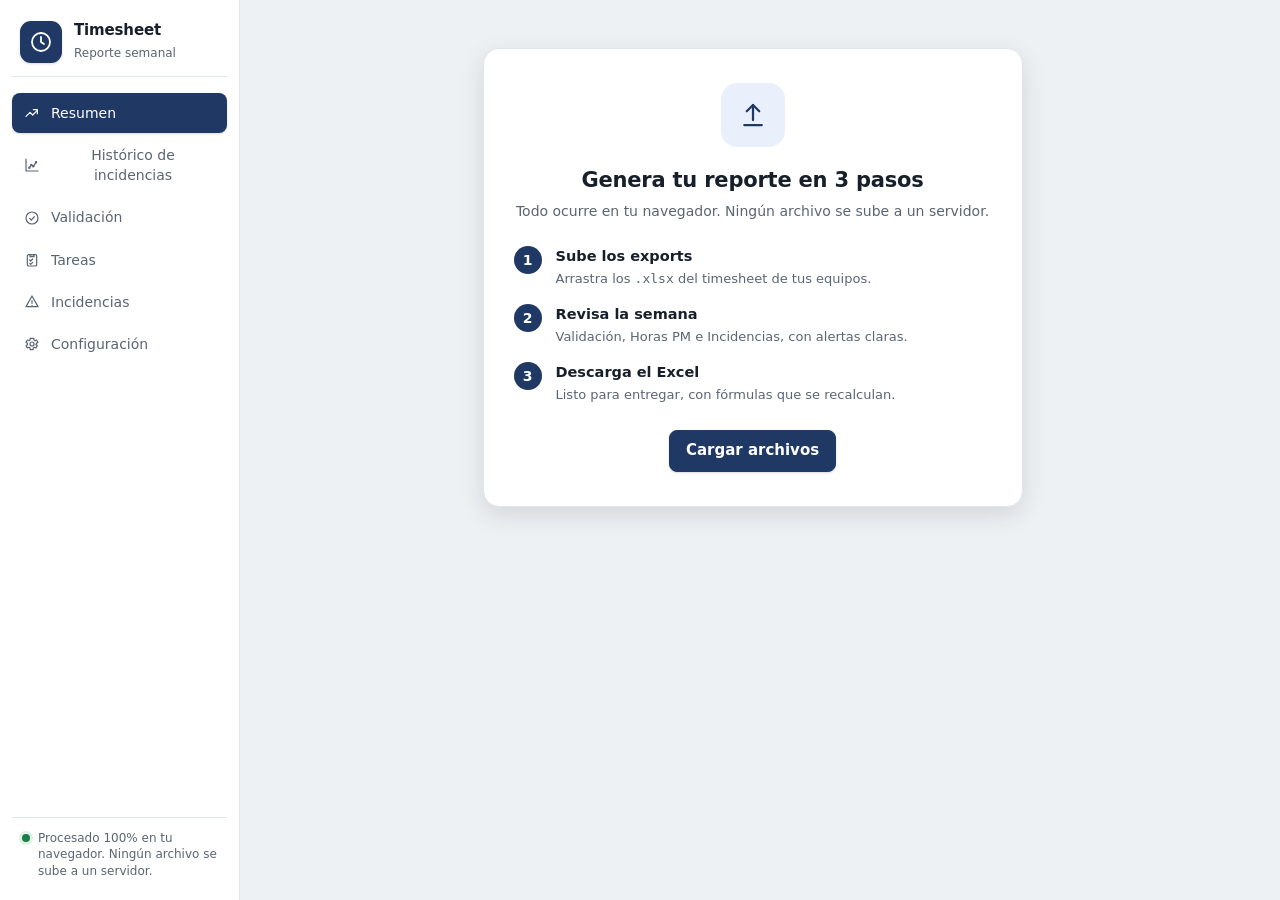
==== commit 008cec18: "Pestanas: Tendencia -> Historico de incidencias por DEV (sin graficos). Tabla filtrable por DEV, sem" ====
--- a/app/index.html
+++ b/app/index.html
@@ -22,7 +22,7 @@
 
         <nav class="nav" id="nav" role="tablist" aria-label="Secciones">
           <button class="navitem" role="tab" data-tab="resumen"><svg class="ic" width="16" height="16" viewBox="0 0 24 24" fill="none" stroke="currentColor" stroke-width="1.8" stroke-linecap="round" stroke-linejoin="round" aria-hidden="true"><path d="M3 17l6-6 4 4 7-7"/><path d="M14 7h6v6"/></svg>Resumen</button>
-          <button class="navitem" role="tab" data-tab="tendencia"><svg class="ic" width="16" height="16" viewBox="0 0 24 24" fill="none" stroke="currentColor" stroke-width="1.8" stroke-linecap="round" stroke-linejoin="round" aria-hidden="true"><path d="M4 20V10"/><path d="M10 20V4"/><path d="M16 20v-7"/><path d="M20 20H3"/></svg>Tendencia</button>
+          <button class="navitem" role="tab" data-tab="historico"><svg class="ic" width="16" height="16" viewBox="0 0 24 24" fill="none" stroke="currentColor" stroke-width="1.8" stroke-linecap="round" stroke-linejoin="round" aria-hidden="true"><path d="M3 3v18h18"/><path d="M8 16l3-4 3 2 4-6"/><circle cx="8" cy="16" r="1"/><circle cx="11" cy="12" r="1"/><circle cx="14" cy="14" r="1"/><circle cx="18" cy="8" r="1"/></svg>Histórico de incidencias</button>
           <button class="navitem" role="tab" data-tab="validacion"><svg class="ic" width="16" height="16" viewBox="0 0 24 24" fill="none" stroke="currentColor" stroke-width="1.8" stroke-linecap="round" stroke-linejoin="round" aria-hidden="true"><circle cx="12" cy="12" r="9"/><path d="M8.5 12.5l2.5 2.5 4.5-5"/></svg>Validación</button>
           <button class="navitem" role="tab" data-tab="tareas"><svg class="ic" width="16" height="16" viewBox="0 0 24 24" fill="none" stroke="currentColor" stroke-width="1.8" stroke-linecap="round" stroke-linejoin="round" aria-hidden="true"><rect x="5" y="4" width="14" height="17" rx="2"/><path d="M9 4h6v3H9z"/><path d="M8.5 12l1.5 1.5 3-3"/><path d="M8.5 17l1.5 1.5 3-3"/></svg>Tareas</button>
           <button class="navitem" role="tab" data-tab="incidencias"><svg class="ic" width="16" height="16" viewBox="0 0 24 24" fill="none" stroke="currentColor" stroke-width="1.8" stroke-linecap="round" stroke-linejoin="round" aria-hidden="true"><path d="M12 3l9 16H3z"/><path d="M12 10v4"/><path d="M12 17.5v.5"/></svg>Incidencias</button>
@@ -32,6 +32,8 @@
           // Marca la pestaña recordada antes de pintar, para que el activo no salte.
           try {
             var _t = (JSON.parse(localStorage.getItem("ts.ui.v1") || "{}").tab) || "resumen";
+            if (_t === "tendencia") _t = "historico";
+            if (_t === "pm") _t = "validacion";
             document.querySelectorAll("#nav .navitem").forEach(function (b) {
               if (b.dataset.tab === _t) b.setAttribute("aria-current", "page");
               else b.removeAttribute("aria-current");
--- a/app/src/styles.css
+++ b/app/src/styles.css
@@ -207,6 +207,7 @@
 }
 tbody tr:nth-child(even) td { background: var(--zebra); }
 tbody tr:hover td { background: var(--accent-soft); }
+tbody tr.pmrow td { background: var(--wk); font-weight: 600; }
 table.sortable thead th { cursor: pointer; user-select: none; }
 table.sortable thead th:hover { color: var(--accent); }
 th.sort-asc::after { content: " ↑"; color: var(--accent); font-weight: 700; }
@@ -255,23 +256,12 @@
 .pagetitle .ic { color: var(--accent); }
 .pagesub { margin: 4px 0 0; font-size: 13px; color: var(--muted); }
 .pagehead-right { display: flex; gap: 8px; align-items: center; flex-wrap: wrap; }
-.subsec { font-size: 15px; font-weight: 700; margin: 26px 0 14px; display: flex; align-items: center; gap: 8px; padding-top: 18px; border-top: 1px solid var(--line); }
-.subsec .ic { color: var(--accent); }
-.subsec-meta { font-weight: 500; font-size: 13px; color: var(--muted); }
 
 .sumchips { display: flex; gap: 8px; flex-wrap: wrap; }
 .sumchip { display: inline-flex; align-items: center; gap: 7px; padding: 7px 12px; border-radius: 999px; font-size: 13px; font-weight: 600; background: var(--wk); border: 1px solid var(--line); }
 .sumchip b { font-size: 15px; }
 .sumchip.ok { background: var(--ok-bg); color: var(--ok); border-color: transparent; }
 .sumchip.bad { background: var(--bad-bg); color: var(--bad); border-color: transparent; }
-
-/* Tarjetas por equipo (Horas PM) */
-.teamcards { display: grid; grid-template-columns: repeat(auto-fill, minmax(190px, 1fr)); gap: 12px; margin-bottom: 18px; }
-.teamcard { border: 1px solid var(--line); border-radius: 12px; padding: 14px 16px; background: var(--surface); box-shadow: var(--shadow); border-top: 3px solid var(--accent); }
-.teamcard h4 { margin: 0 0 8px; font-size: 13px; color: var(--muted); font-weight: 600; display: flex; align-items: center; gap: 7px; }
-.teamcard .big { font-size: 24px; font-weight: 700; line-height: 1; }
-.teamcard .big small { font-size: 13px; font-weight: 600; color: var(--muted); }
-.teamcard .meta { font-size: 12.5px; color: var(--muted); margin-top: 6px; }
 
 /* Incidencias: tabla agrupada por tipo (encabezado discreto + punto de severidad) */
 .grp.inc td { text-transform: none; color: var(--accent); font-weight: 700; }
@@ -320,8 +310,6 @@
 .donutwrap { display: flex; gap: 18px; align-items: center; flex-wrap: wrap; }
 .donut-num { font-size: 22px; font-weight: 700; fill: var(--ink); }
 .donut-lbl { font-size: 10px; fill: var(--muted); text-transform: uppercase; letter-spacing: 0.04em; }
-.linechart .axis { font-size: 9px; fill: var(--muted); }
-.linechart .axis-val { font-size: 9px; fill: var(--ink); font-weight: 700; }
 .legend { list-style: none; margin: 0; padding: 0; display: flex; flex-direction: column; gap: 8px; font-size: 13px; min-width: 150px; }
 .legend li { display: flex; align-items: center; gap: 9px; }
 .legend b { margin-left: auto; font-variant-numeric: tabular-nums; }
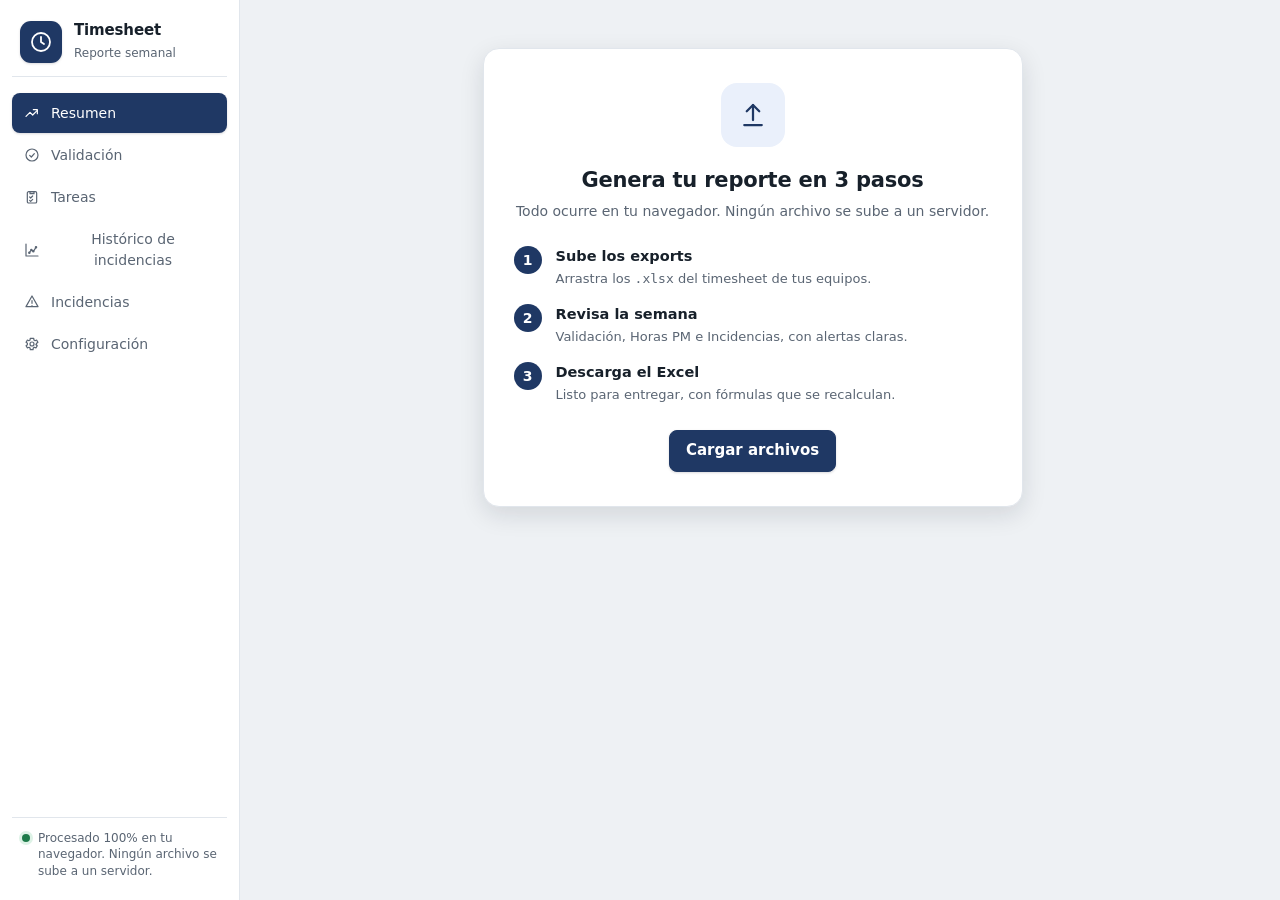
==== commit 461986f8: "Menu: reordena a Resumen, Validacion, Tareas, Historico de incidencias, Incidencias, Configuracion" ====
--- a/app/index.html
+++ b/app/index.html
@@ -22,9 +22,9 @@
 
         <nav class="nav" id="nav" role="tablist" aria-label="Secciones">
           <button class="navitem" role="tab" data-tab="resumen"><svg class="ic" width="16" height="16" viewBox="0 0 24 24" fill="none" stroke="currentColor" stroke-width="1.8" stroke-linecap="round" stroke-linejoin="round" aria-hidden="true"><path d="M3 17l6-6 4 4 7-7"/><path d="M14 7h6v6"/></svg>Resumen</button>
-          <button class="navitem" role="tab" data-tab="historico"><svg class="ic" width="16" height="16" viewBox="0 0 24 24" fill="none" stroke="currentColor" stroke-width="1.8" stroke-linecap="round" stroke-linejoin="round" aria-hidden="true"><path d="M3 3v18h18"/><path d="M8 16l3-4 3 2 4-6"/><circle cx="8" cy="16" r="1"/><circle cx="11" cy="12" r="1"/><circle cx="14" cy="14" r="1"/><circle cx="18" cy="8" r="1"/></svg>Histórico de incidencias</button>
           <button class="navitem" role="tab" data-tab="validacion"><svg class="ic" width="16" height="16" viewBox="0 0 24 24" fill="none" stroke="currentColor" stroke-width="1.8" stroke-linecap="round" stroke-linejoin="round" aria-hidden="true"><circle cx="12" cy="12" r="9"/><path d="M8.5 12.5l2.5 2.5 4.5-5"/></svg>Validación</button>
           <button class="navitem" role="tab" data-tab="tareas"><svg class="ic" width="16" height="16" viewBox="0 0 24 24" fill="none" stroke="currentColor" stroke-width="1.8" stroke-linecap="round" stroke-linejoin="round" aria-hidden="true"><rect x="5" y="4" width="14" height="17" rx="2"/><path d="M9 4h6v3H9z"/><path d="M8.5 12l1.5 1.5 3-3"/><path d="M8.5 17l1.5 1.5 3-3"/></svg>Tareas</button>
+          <button class="navitem" role="tab" data-tab="historico"><svg class="ic" width="16" height="16" viewBox="0 0 24 24" fill="none" stroke="currentColor" stroke-width="1.8" stroke-linecap="round" stroke-linejoin="round" aria-hidden="true"><path d="M3 3v18h18"/><path d="M8 16l3-4 3 2 4-6"/><circle cx="8" cy="16" r="1"/><circle cx="11" cy="12" r="1"/><circle cx="14" cy="14" r="1"/><circle cx="18" cy="8" r="1"/></svg>Histórico de incidencias</button>
           <button class="navitem" role="tab" data-tab="incidencias"><svg class="ic" width="16" height="16" viewBox="0 0 24 24" fill="none" stroke="currentColor" stroke-width="1.8" stroke-linecap="round" stroke-linejoin="round" aria-hidden="true"><path d="M12 3l9 16H3z"/><path d="M12 10v4"/><path d="M12 17.5v.5"/></svg>Incidencias</button>
           <button class="navitem" role="tab" data-tab="config"><svg class="ic" width="16" height="16" viewBox="0 0 24 24" fill="none" stroke="currentColor" stroke-width="1.8" stroke-linecap="round" stroke-linejoin="round" aria-hidden="true"><circle cx="12" cy="12" r="3"/><path d="M19 12a7 7 0 0 0-.1-1l2-1.5-2-3.4-2.3 1a7 7 0 0 0-1.7-1l-.3-2.5H9.4l-.3 2.5a7 7 0 0 0-1.7 1l-2.3-1-2 3.4 2 1.5a7 7 0 0 0 0 2l-2 1.5 2 3.4 2.3-1a7 7 0 0 0 1.7 1l.3 2.5h4.2l.3-2.5a7 7 0 0 0 1.7-1l2.3 1 2-3.4-2-1.5a7 7 0 0 0 .1-1z"/></svg>Configuración</button>
         </nav>
--- a/app/src/styles.css
+++ b/app/src/styles.css
@@ -195,8 +195,6 @@
 .searchbox input { padding-left: 32px; min-width: 220px; }
 .toggle { display: inline-flex; align-items: center; gap: 7px; font-size: 13.5px; color: var(--ink); cursor: pointer; }
 .count { font-size: 13px; color: var(--muted); margin-left: auto; }
-tr.ovr-row td { background: var(--input) !important; }
-select.ovr { min-width: 78px; padding: 4px 8px; }
 
 .scroll { overflow-x: auto; border-radius: 8px; }
 table { border-collapse: collapse; width: 100%; font-size: 13.5px; }
@@ -235,6 +233,7 @@
 .banner.ok .ic { color: var(--ok); }
 .banner button { margin-left: auto; font-size: 13px; padding: 4px 10px; }
 .miniadd { font-size: 12.5px; padding: 3px 9px; margin-left: 8px; }
+.suggest { font-size: 12.5px; color: var(--muted); margin-left: 8px; }
 .note { font-size: 13px; color: var(--muted); margin: 0 0 12px; max-width: 82ch; }
 .empty { color: var(--muted); padding: 32px 8px; text-align: center; }
 
@@ -301,6 +300,8 @@
 .chartcard { border: 1px solid var(--line); border-radius: 12px; padding: 14px 16px; background: var(--surface); box-shadow: var(--shadow); }
 .chart-title { margin: 0 0 14px; font-size: 13.5px; font-weight: 600; color: var(--muted); display: flex; align-items: center; gap: 8px; }
 .chart-title .ic { color: var(--accent); }
+.bignum { font-size: 40px; font-weight: 800; letter-spacing: -0.02em; line-height: 1; display: flex; align-items: baseline; gap: 8px; padding: 8px 0 6px; }
+.bignum small { font-size: 15px; font-weight: 600; color: var(--muted); }
 .bars { display: flex; flex-direction: column; gap: 11px; }
 .bar-row { display: grid; grid-template-columns: 92px 1fr 58px; align-items: center; gap: 10px; }
 .bar-label { font-size: 12.5px; color: var(--ink); overflow: hidden; text-overflow: ellipsis; white-space: nowrap; }
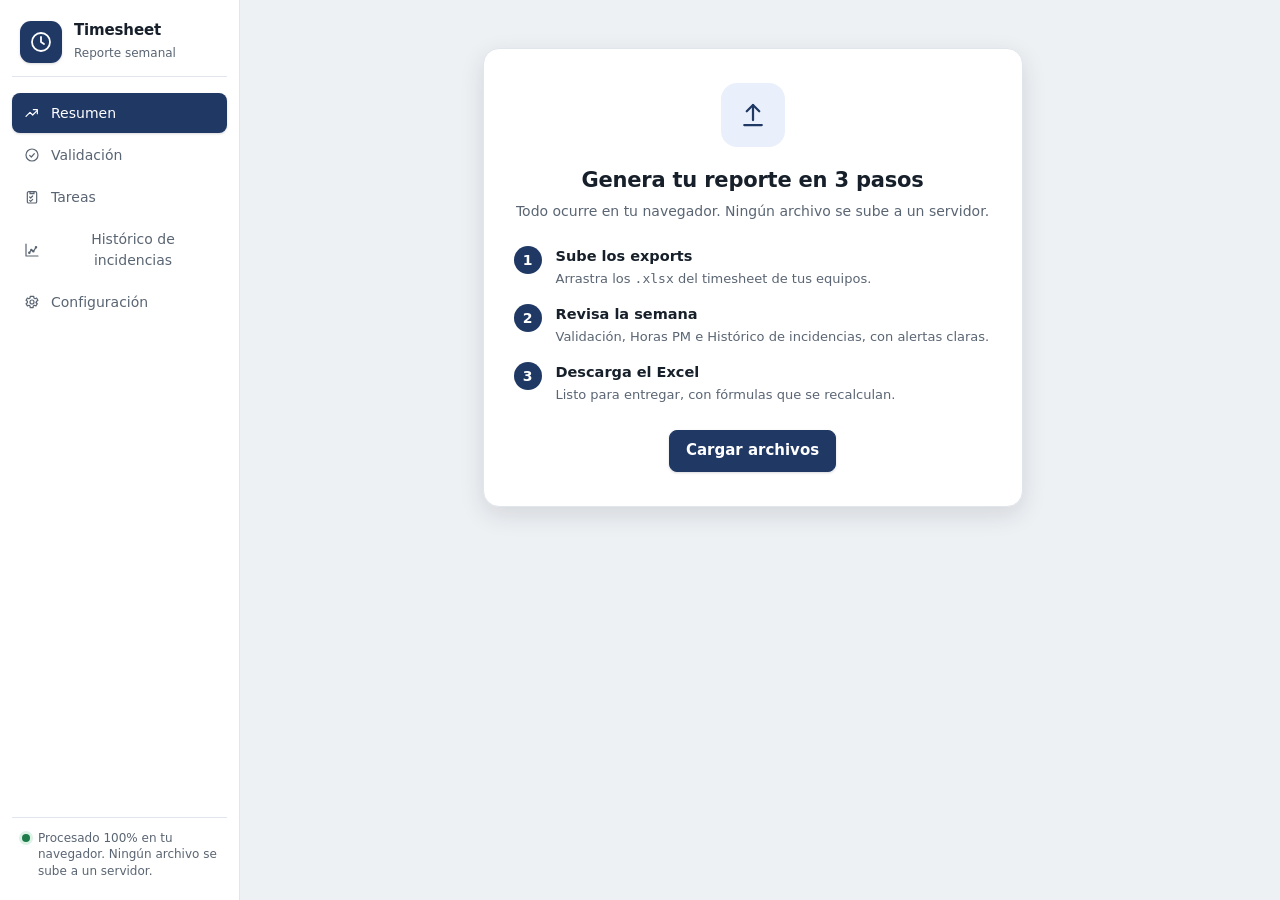
==== commit 07ad8959: "Elimina la pestana Incidencias (el Historico ya la reemplaza) y limpia codigo/CSS muerto" ====
--- a/app/index.html
+++ b/app/index.html
@@ -25,14 +25,13 @@
           <button class="navitem" role="tab" data-tab="validacion"><svg class="ic" width="16" height="16" viewBox="0 0 24 24" fill="none" stroke="currentColor" stroke-width="1.8" stroke-linecap="round" stroke-linejoin="round" aria-hidden="true"><circle cx="12" cy="12" r="9"/><path d="M8.5 12.5l2.5 2.5 4.5-5"/></svg>Validación</button>
           <button class="navitem" role="tab" data-tab="tareas"><svg class="ic" width="16" height="16" viewBox="0 0 24 24" fill="none" stroke="currentColor" stroke-width="1.8" stroke-linecap="round" stroke-linejoin="round" aria-hidden="true"><rect x="5" y="4" width="14" height="17" rx="2"/><path d="M9 4h6v3H9z"/><path d="M8.5 12l1.5 1.5 3-3"/><path d="M8.5 17l1.5 1.5 3-3"/></svg>Tareas</button>
           <button class="navitem" role="tab" data-tab="historico"><svg class="ic" width="16" height="16" viewBox="0 0 24 24" fill="none" stroke="currentColor" stroke-width="1.8" stroke-linecap="round" stroke-linejoin="round" aria-hidden="true"><path d="M3 3v18h18"/><path d="M8 16l3-4 3 2 4-6"/><circle cx="8" cy="16" r="1"/><circle cx="11" cy="12" r="1"/><circle cx="14" cy="14" r="1"/><circle cx="18" cy="8" r="1"/></svg>Histórico de incidencias</button>
-          <button class="navitem" role="tab" data-tab="incidencias"><svg class="ic" width="16" height="16" viewBox="0 0 24 24" fill="none" stroke="currentColor" stroke-width="1.8" stroke-linecap="round" stroke-linejoin="round" aria-hidden="true"><path d="M12 3l9 16H3z"/><path d="M12 10v4"/><path d="M12 17.5v.5"/></svg>Incidencias</button>
           <button class="navitem" role="tab" data-tab="config"><svg class="ic" width="16" height="16" viewBox="0 0 24 24" fill="none" stroke="currentColor" stroke-width="1.8" stroke-linecap="round" stroke-linejoin="round" aria-hidden="true"><circle cx="12" cy="12" r="3"/><path d="M19 12a7 7 0 0 0-.1-1l2-1.5-2-3.4-2.3 1a7 7 0 0 0-1.7-1l-.3-2.5H9.4l-.3 2.5a7 7 0 0 0-1.7 1l-2.3-1-2 3.4 2 1.5a7 7 0 0 0 0 2l-2 1.5 2 3.4 2.3-1a7 7 0 0 0 1.7 1l.3 2.5h4.2l.3-2.5a7 7 0 0 0 1.7-1l2.3 1 2-3.4-2-1.5a7 7 0 0 0 .1-1z"/></svg>Configuración</button>
         </nav>
         <script>
           // Marca la pestaña recordada antes de pintar, para que el activo no salte.
           try {
             var _t = (JSON.parse(localStorage.getItem("ts.ui.v1") || "{}").tab) || "resumen";
-            if (_t === "tendencia") _t = "historico";
+            if (_t === "tendencia" || _t === "incidencias") _t = "historico";
             if (_t === "pm") _t = "validacion";
             document.querySelectorAll("#nav .navitem").forEach(function (b) {
               if (b.dataset.tab === _t) b.setAttribute("aria-current", "page");
@@ -92,7 +91,7 @@
               <p class="onboard-lead">Todo ocurre en tu navegador. Ningún archivo se sube a un servidor.</p>
               <ol class="steps">
                 <li><span class="step-n">1</span><div><strong>Sube los exports</strong><p>Arrastra los <code>.xlsx</code> del timesheet de tus equipos.</p></div></li>
-                <li><span class="step-n">2</span><div><strong>Revisa la semana</strong><p>Validación, Horas PM e Incidencias, con alertas claras.</p></div></li>
+                <li><span class="step-n">2</span><div><strong>Revisa la semana</strong><p>Validación, Horas PM e Histórico de incidencias, con alertas claras.</p></div></li>
                 <li><span class="step-n">3</span><div><strong>Descarga el Excel</strong><p>Listo para entregar, con fórmulas que se recalculan.</p></div></li>
               </ol>
               <button class="primary" id="onboardBtn">Cargar archivos</button>
--- a/app/src/styles.css
+++ b/app/src/styles.css
@@ -189,12 +189,15 @@
   border-radius: 0 0 var(--radius) var(--radius); padding: 14px 16px 16px; box-shadow: var(--shadow);
 }
 
-.toolbar { display: flex; flex-wrap: wrap; gap: 10px 14px; align-items: center; margin-bottom: 12px; }
+.toolbar { display: flex; flex-wrap: wrap; gap: 10px 14px; align-items: flex-end; margin-bottom: 12px; }
 .searchbox { position: relative; display: flex; align-items: center; }
 .searchbox .ic { position: absolute; left: 10px; color: var(--muted); width: 16px; height: 16px; }
 .searchbox input { padding-left: 32px; min-width: 220px; }
 .toggle { display: inline-flex; align-items: center; gap: 7px; font-size: 13.5px; color: var(--ink); cursor: pointer; }
 .count { font-size: 13px; color: var(--muted); margin-left: auto; }
+.pager { display: flex; align-items: center; justify-content: center; gap: 14px; margin-top: 12px; }
+.pager button[disabled] { opacity: 0.45; cursor: default; }
+.pageinfo { font-size: 13px; color: var(--muted); }
 
 .scroll { overflow-x: auto; border-radius: 8px; }
 table { border-collapse: collapse; width: 100%; font-size: 13.5px; }
@@ -206,11 +209,15 @@
 tbody tr:nth-child(even) td { background: var(--zebra); }
 tbody tr:hover td { background: var(--accent-soft); }
 tbody tr.pmrow td { background: var(--wk); font-weight: 600; }
+tbody tr.subtot td { background: var(--wk); font-weight: 700; color: var(--muted); border-top: 1px solid var(--line-strong); }
+tbody tr.subtot td:last-child { color: var(--ink); }
 table.sortable thead th { cursor: pointer; user-select: none; }
 table.sortable thead th:hover { color: var(--accent); }
 th.sort-asc::after { content: " ↑"; color: var(--accent); font-weight: 700; }
 th.sort-desc::after { content: " ↓"; color: var(--accent); font-weight: 700; }
 td.n, th.n { text-align: right; font-variant-numeric: tabular-nums; }
+.tcell a { color: var(--accent); text-decoration: none; }
+.tcell a:hover { text-decoration: underline; }
 tr.grp td {
   background: var(--accent-soft) !important; font-weight: 700; color: var(--accent);
   text-transform: uppercase; letter-spacing: 0.04em; font-size: 12px; padding: 8px 10px;
@@ -224,16 +231,7 @@
 .daypills { display: flex; flex-wrap: wrap; gap: 4px; margin-top: 5px; }
 .daypill { font-size: 11px; font-weight: 600; color: var(--bad); background: var(--bad-bg); border-radius: 6px; padding: 1px 6px; white-space: nowrap; cursor: default; }
 
-.banner {
-  display: flex; align-items: center; gap: 10px; background: var(--bad-bg); color: var(--ink);
-  border-radius: var(--radius); padding: 11px 14px; margin-bottom: 12px; font-size: 14px; box-shadow: var(--shadow);
-}
-.banner .ic { color: var(--bad); }
-.banner.ok { background: var(--ok-bg); }
-.banner.ok .ic { color: var(--ok); }
-.banner button { margin-left: auto; font-size: 13px; padding: 4px 10px; }
 .miniadd { font-size: 12.5px; padding: 3px 9px; margin-left: 8px; }
-.suggest { font-size: 12.5px; color: var(--muted); margin-left: 8px; }
 .note { font-size: 13px; color: var(--muted); margin: 0 0 12px; max-width: 82ch; }
 .empty { color: var(--muted); padding: 32px 8px; text-align: center; }
 
@@ -262,12 +260,10 @@
 .sumchip.ok { background: var(--ok-bg); color: var(--ok); border-color: transparent; }
 .sumchip.bad { background: var(--bad-bg); color: var(--bad); border-color: transparent; }
 
-/* Incidencias: tabla agrupada por tipo (encabezado discreto + punto de severidad) */
-.grp.inc td { text-transform: none; color: var(--accent); font-weight: 700; }
+/* Punto de severidad del Histórico de incidencias */
 .sev { display: inline-block; width: 9px; height: 9px; border-radius: 50%; margin-right: 9px; vertical-align: middle; }
 .sev.err { background: var(--bad); }
 .sev.warn { background: var(--warn-bar); }
-.grp-count { display: inline-block; margin-left: 9px; background: var(--surface); border: 1px solid var(--line); border-radius: 999px; padding: 0 9px; font-size: 11.5px; font-weight: 600; color: var(--muted); vertical-align: middle; }
 
 .cfg-grid { display: grid; grid-template-columns: repeat(auto-fit, minmax(300px, 1fr)); gap: 14px; margin-bottom: 14px; align-items: start; }
 .cfg-card { border: 1px solid var(--line); border-radius: 12px; padding: 16px; background: var(--surface); box-shadow: var(--shadow); margin-bottom: 14px; }
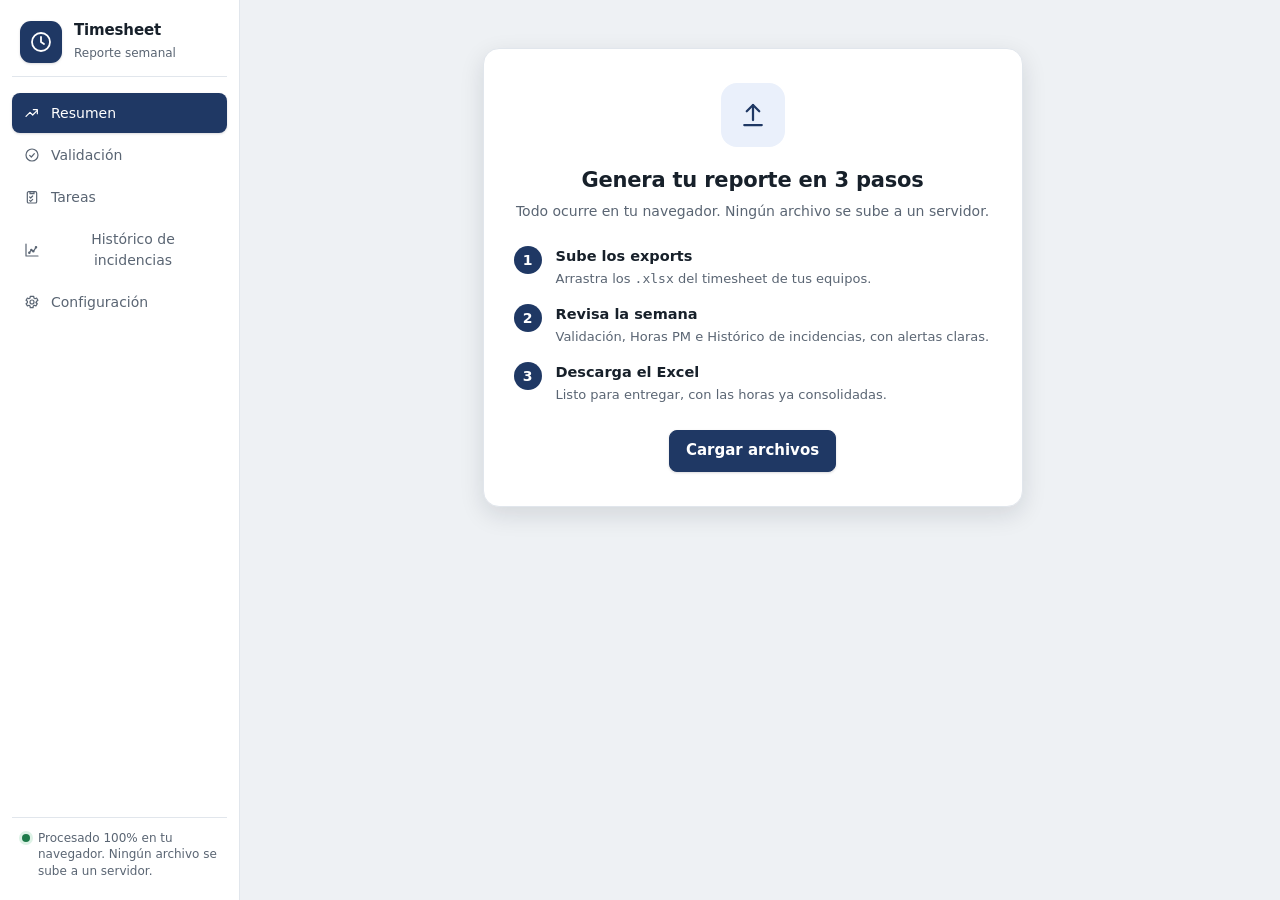
==== commit 045495ab: "Regla PM: RKD MTG/MTGINT cuentan solo si Type='Daily meeting'. Excel: Consolidado limpio (sin column" ====
--- a/app/index.html
+++ b/app/index.html
@@ -92,7 +92,7 @@
               <ol class="steps">
                 <li><span class="step-n">1</span><div><strong>Sube los exports</strong><p>Arrastra los <code>.xlsx</code> del timesheet de tus equipos.</p></div></li>
                 <li><span class="step-n">2</span><div><strong>Revisa la semana</strong><p>Validación, Horas PM e Histórico de incidencias, con alertas claras.</p></div></li>
-                <li><span class="step-n">3</span><div><strong>Descarga el Excel</strong><p>Listo para entregar, con fórmulas que se recalculan.</p></div></li>
+                <li><span class="step-n">3</span><div><strong>Descarga el Excel</strong><p>Listo para entregar, con las horas ya consolidadas.</p></div></li>
               </ol>
               <button class="primary" id="onboardBtn">Cargar archivos</button>
             </div>
